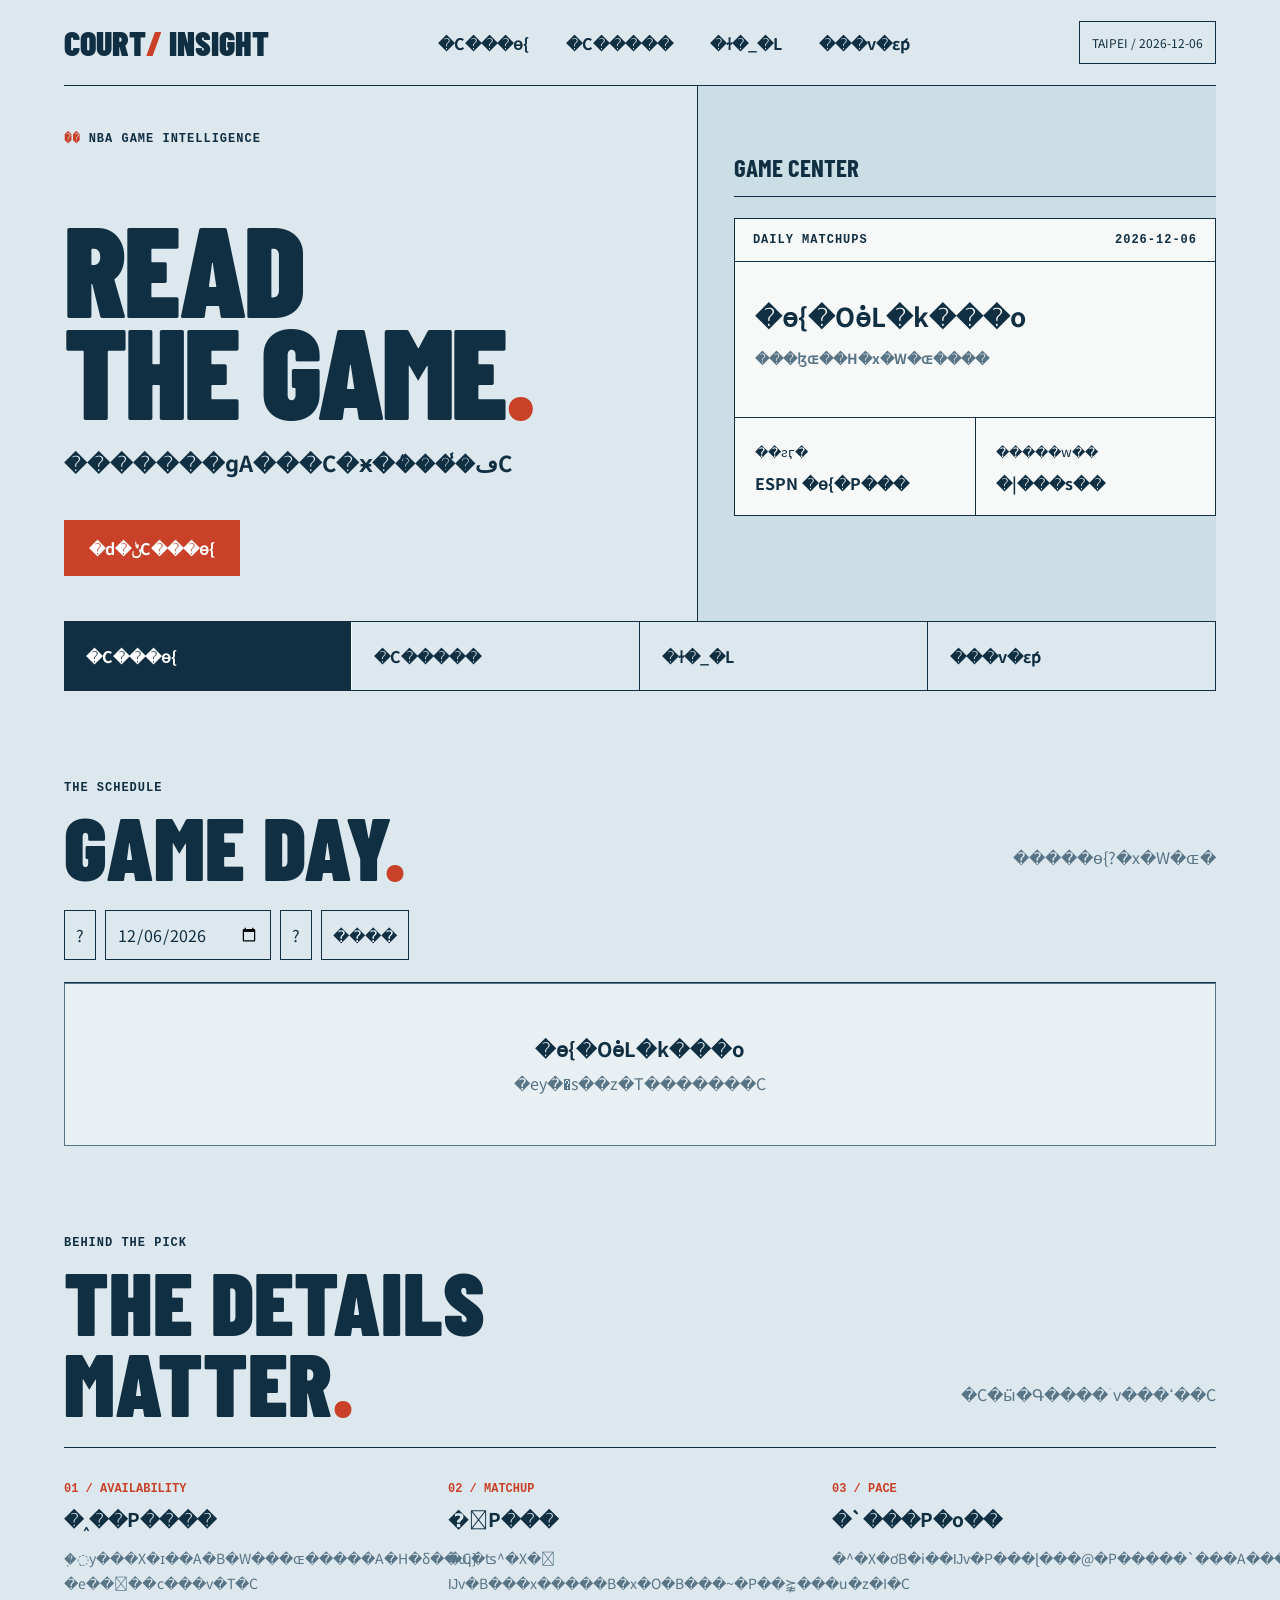
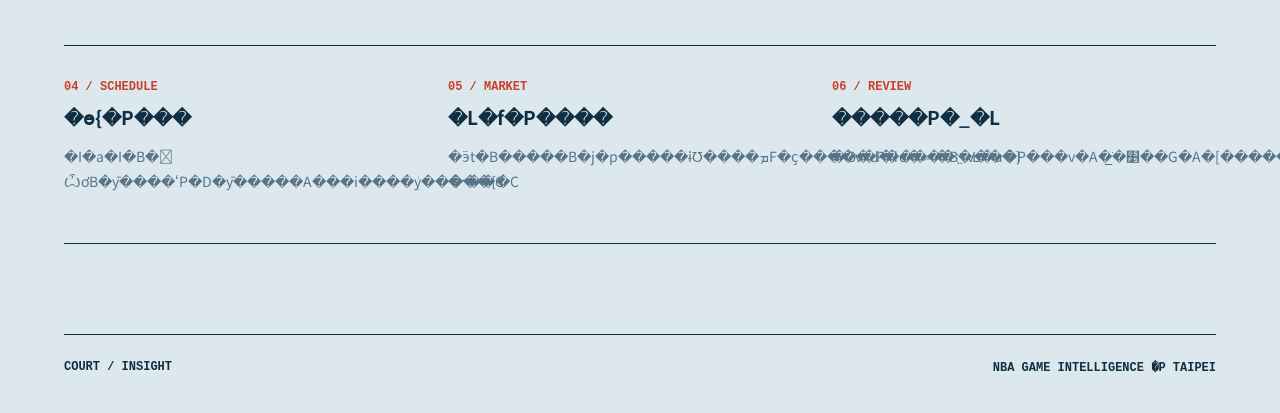
==== nba-court/index.html @ ca41d428 "Add NBA Court Insight website" ====
<!doctype html><html lang="zh-Hant"><meta charset="utf-8"><meta name="viewport" content="width=device-width,initial-scale=1"><title>COURT / INSIGHT</title><style>@import url('https://fonts.googleapis.com/css2?family=Barlow+Condensed:wght@700;900&family=Noto+Sans+TC:wght@400;700;900&display=swap');*{box-sizing:border-box}body{margin:0;background:#dce8ee;color:#102f43;font-family:'Noto Sans TC',sans-serif}.wrap{max-width:1500px;padding:0 5%;margin:auto}header{height:86px;display:flex;align-items:center;justify-content:space-between;border-bottom:1px solid;gap:20px}.brand{font:900 34px 'Barlow Condensed'}em{color:#c94128;font-style:normal}nav{display:flex;gap:25px}button,input{font:inherit;color:inherit;cursor:pointer}nav button{border:0;background:none;font-weight:700}.clock{border:1px solid;padding:12px;font-size:12px}.hero{display:grid;grid-template-columns:1.1fr .9fr;border-bottom:1px solid}.left{padding:45px 5% 45px 0;border-right:1px solid}.tiny{font:700 12px monospace;letter-spacing:1px}.hero h1{font:900 clamp(75px,10vw,150px)/.8 'Barlow Condensed';letter-spacing:-3px;margin:70px 0 25px}.hero p{font-size:22px;font-weight:700}.primary{background:#c94128;color:white;border:0;padding:16px 25px;font-weight:700;margin-top:20px}.right{background:#cbdde5;padding:45px 0 35px 7%}.right h2{font:700 25px 'Barlow Condensed';border-bottom:1px solid;padding-bottom:14px}.card{margin-top:20px;background:#f7f9f9;border:1px solid}.cardtop{padding:14px 18px;border-bottom:1px solid;display:flex;justify-content:space-between}.cardbody{padding:35px 20px}.cardbody strong{font-size:26px}.cardbody p{color:#587487;font-size:14px}.grid{display:grid;grid-template-columns:1fr 1fr;border-top:1px solid}.grid div{padding:20px}.grid div+div{border-left:1px solid}.grid b{display:block;margin-top:9px}.tabs{display:grid;grid-template-columns:repeat(4,1fr);border-bottom:1px solid}.tabs button{padding:22px;text-align:left;background:transparent;border:0;border-right:1px solid;font-weight:700}.tabs button.active{background:#102f43;color:white}.content{padding:90px 0}.heading{display:flex;justify-content:space-between;align-items:end;margin-bottom:25px}.heading h2{font:900 clamp(55px,7vw,95px)/.9 'Barlow Condensed';margin:10px 0 0}.heading p{color:#587487}.controls{display:flex;gap:9px}.controls button,.controls input{border:1px solid;background:transparent;padding:11px}.games{margin-top:22px;border-top:1px solid}.game{display:grid;grid-template-columns:145px 1fr 95px 1fr 100px;align-items:center;gap:12px;border-bottom:1px solid;padding:22px 10px}.team{display:flex;align-items:center;gap:10px;font-size:19px;font-weight:900}.team.away{justify-content:flex-end;text-align:right}.team img{width:42px;height:42px;object-fit:contain}.score{text-align:center;font:700 28px 'Barlow Condensed'}.status{text-align:right;font-size:13px}.empty{padding:50px;border:1px solid;background:#e8f0f3;text-align:center;color:#587487}.empty strong{display:block;color:#102f43;font-size:20px;margin-bottom:8px}.factors{display:grid;grid-template-columns:repeat(3,1fr);border-top:1px solid}.factor{padding:25px 30px 35px 0;border-bottom:1px solid}.factor small{color:#c94128;font:700 12px monospace}.factor h3{margin:8px 0;font-size:19px}.factor p{line-height:1.8;color:#587487;font-size:14px;max-width:350px}footer{border-top:1px solid;padding:25px 0 40px;font:700 12px monospace;display:flex;justify-content:space-between}[hidden]{display:none!important}@media(max-width:800px){header{height:auto;flex-wrap:wrap;padding:18px 0}nav{order:3;width:100%;overflow:auto;white-space:nowrap}.hero{grid-template-columns:1fr}.left{border-right:0;padding:35px 0}.hero h1{margin:50px 0 25px}.right{padding:25px}.tabs{grid-template-columns:1fr 1fr}.tabs button{border-bottom:1px solid}.content{padding:65px 0}.heading{display:block}.game{grid-template-columns:1fr 55px 1fr}.date,.status{grid-column:1/4}.status{text-align:left}.team{font-size:14px}.team img{width:28px;height:28px}.factors{grid-template-columns:1fr}}dialog{max-width:850px;width:calc(100% - 32px);max-height:85vh;border:1px solid #102f43;padding:28px;background:#eef4f6;color:#102f43}dialog::backdrop{background:#071d2ba8}.dialog-head{display:flex;justify-content:space-between;border-bottom:1px solid;padding-bottom:15px}.dialog-head button{border:0;background:none;font-size:20px}.detail-title{font-weight:900;font-size:24px;margin:25px 0 10px}.detail-note{font-size:14px;color:#587487}.detail-table{border-top:1px solid;margin-top:25px}.detail-row{display:grid;grid-template-columns:1fr 1fr 1fr;gap:12px;padding:12px;border-bottom:1px solid #a7bdc7}.detail-columns{display:grid;grid-template-columns:1fr 1fr;gap:30px}.recent-row{display:flex;justify-content:space-between;border-bottom:1px solid #bccdd5;padding:10px 0;font-size:14px}.detail-warning{padding:20px;background:#dce8ee;margin-top:25px;font-size:14px}.detail-warning a{color:#a53522}.detail-button{border:1px solid #102f43;background:transparent;padding:6px;margin-top:8px;font-size:12px}@media(max-width:600px){.detail-columns{grid-template-columns:1fr}.detail-title{font-size:19px}}</style><body><div class="wrap"><header><div class="brand">COURT<em>/</em> INSIGHT</div><nav><button data-view="games">�C���ɵ{</button><button data-view="parlay">�C�����</button><button data-view="review">�ɫ�_�L</button><button data-view="stats">���v�έp</button></nav><div class="clock">TAIPEI / <span id="today"></span></div></header><section class="hero"><div class="left"><div class="tiny"><em>��</em> NBA GAME INTELLIGENCE</div><h1>READ<br>THE GAME<em>.</em></h1><p>�������ɡA���C�ӿ�ܳ����̾ڡC</p><button class="primary" id="explore">�d�ݨC���ɵ{</button></div><div class="right"><h2>GAME CENTER</h2><div class="card"><div class="cardtop tiny"><span>DAILY MATCHUPS</span><span id="hero-date"></span></div><div class="cardbody"><strong id="hero-title">���b���J�ɵ{</strong><p>���ɮɶ��H�x�W�ɶ����</p></div><div class="grid"><div><small>��ƨӷ�</small><b>ESPN �ɵ{�P���</b></div><div><small>�����w��</small><b>�|���s��</b></div></div></div></div></section><div class="tabs"><button data-view="games" class="active">�C���ɵ{</button><button data-view="parlay">�C�����</button><button data-view="review">�ɫ�_�L</button><button data-view="stats">���v�έp</button></div><main class="content" id="main"><div class="heading"><div><div class="tiny" id="kicker">THE SCHEDULE</div><h2 id="title">GAME DAY<em>.</em></h2></div><p id="subtitle">�����ɵ{?�x�W�ɶ�</p></div><div id="games"><div class="controls"><button id="prev">?</button><input type="date" id="date" aria-label="��ܤ��"><button id="next">?</button><button id="now">����</button></div><div id="list" class="games"></div></div><div id="parlay" hidden><div class="empty"><strong>�|�L��������</strong>�����w����Ƴs����A��ܨC�@�����ﶵ�P�߲v�C</div></div><div id="review" hidden><div class="empty"><strong>�|�L�_�L����</strong>�O�d��l�w���P�̲׵��G��A�v���e�{����P�^�U�C</div></div><div id="stats" hidden><div class="empty"><strong>�|�L���v���</strong>�ֿn�w���⪺����������A��ܪ��k���{�P���v�շǡC</div></div></main><section class="content" style="padding-top:0"><div class="heading"><div><div class="tiny">BEHIND THE PICK</div><h2>THE DETAILS<br>MATTER<em>.</em></h2></div><p>�C�ӹ�Գ����ۤv���ߵ��C</p></div><div class="factors"><article class="factor"><small>01 / AVAILABILITY</small><h3>�˰��P����</h3><p>�֤߲y���X�ɪ��A�B�W���ɶ�����A�H�δ��ɰ}�e��𨾵��c���v�T�C</p></article><article class="factor"><small>02 / MATCHUP</small><h3>�𨾻P���</h3><p>�C�ʦ^�X�𨾮Ĳv�B���x�����B�x�O�B���~�P��⪺���u�z�I�C</p></article><article class="factor"><small>03 / PACE</small><h3>�`���P�o��</h3><p>�^�X�ơB�i��Ĳv�P���ɭ���@�P�����`���A���u�ݪ���j�����ơC</p></article><article class="factor"><small>04 / SCHEDULE</small><h3>�ɵ{�P���</h3><p>�I�a�I�B�𮧤ѼơB�ȳ����ʻP�D�ȳ�����A���i����ܲy�����{�C</p></article><article class="factor"><small>05 / MARKET</small><h3>�L�f�P����</h3><p>�ӭt�B�����B�j�p�����ɨƱ����ܡF�ҫ����v�P�����߲v���}�˵��C</p></article><article class="factor"><small>06 / REVIEW</small><h3>�����P�_�L</h3><p>�O�d�ɫe�ﶵ�B�L�u�P���v�A�ֹ�̲׵��G�A�[��������{�P�~�t�C</p></article></div></section><footer><span>COURT / INSIGHT</span><span>NBA GAME INTELLIGENCE �P TAIPEI</span></footer></div><script>
const $=s=>document.querySelector(s),tz='Asia/Taipei',iso=x=>new Intl.DateTimeFormat('en-CA',{timeZone:tz,year:'numeric',month:'2-digit',day:'2-digit'}).format(x);$('#date').value=iso(new Date());$('#today').textContent=iso(new Date());const esc=s=>String(s??'').replace(/[&<>\"']/g,c=>({'&':'&amp;','<':'&lt;','>':'&gt;','\"':'&quot;',"'":'&#39;'}[c]));function shift(n){let a=$('#date').value.split('-').map(Number),x=new Date(Date.UTC(a[0],a[1]-1,a[2]+n,12));$('#date').value=x.toISOString().slice(0,10);load()}$('#prev').onclick=()=>shift(-1);$('#next').onclick=()=>shift(1);$('#now').onclick=()=>{$('#date').value=iso(new Date());load()};$('#date').onchange=load;const views={games:['THE SCHEDULE','GAME DAY','�����ɵ{?�x�W�ɶ�'],parlay:['THE SELECTIONS','PARLAYS','�C�����'],review:['THE REVIEW','GAME REVIEW','�v������?�ɫ�_�L'],stats:['THE RECORD','THE NUMBERS','���v�έp?�����l��']};function view(v){document.querySelectorAll('[data-view]').forEach(x=>x.classList.toggle('active',x.dataset.view===v));Object.keys(views).forEach(x=>$('#'+x).hidden=x!==v);$('#kicker').textContent=views[v][0];$('#title').innerHTML=views[v][1]+'<em>.</em>';$('#subtitle').textContent=views[v][2]}
</script><script>
document.querySelectorAll('[data-view]').forEach(x=>x.onclick=()=>{view(x.dataset.view);$('#main').scrollIntoView({behavior:'smooth'})});$('#explore').onclick=()=>{view('games');$('#main').scrollIntoView({behavior:'smooth'})};
async function load(){let day=$('#date').value;$('#list').innerHTML='<div class="empty">���b���J�ɵ{�K</div>';$('#hero-date').textContent=day;try{let x=new Date(day+'T12:00:00Z'),before=new Date(x.getTime()-864e5),after=new Date(x.getTime()+864e5),fmt=t=>t.toISOString().slice(0,10).replaceAll('-','');let res=await fetch('https://site.api.espn.com/apis/site/v2/sports/basketball/nba/scoreboard?dates='+fmt(before)+'-'+fmt(after)+'&limit=100');if(!res.ok)throw Error();let data=await res.json(),ev=(data.events||[]).filter(e=>iso(new Date(e.date))===day).sort((a,b)=>new Date(a.date)-new Date(b.date));$('#hero-title').textContent=ev.length?ev.length+' �� NBA �ɨ�':'����L�ɨ�';if(!ev.length){$('#list').innerHTML='<div class="empty"><strong>����S���ɨ�</strong>�i��������d�ݨ�L�ɵ{�C</div>';return}$('#list').innerHTML=ev.map(e=>{let c=e.competitions[0],h=c.competitors.find(t=>t.homeAway==='home'),a=c.competitors.find(t=>t.homeAway==='away'),state=e.status.type.state,tm=new Intl.DateTimeFormat('zh-TW',{timeZone:tz,hour:'2-digit',minute:'2-digit',hour12:false}).format(new Date(e.date)),score=state==='pre'?'VS':esc(a.score)+' : '+esc(h.score),st=state==='post'?'�w����':state==='in'?'�i�椤':'���}��';return '<div class="game"><div class="date">'+esc(day)+'<br>'+tm+'</div><div class="team away"><span>'+esc(a.team.displayName)+'</span><img src="'+esc(a.team.logo)+'" alt=""></div><div class="score">'+score+'</div><div class="team"><img src="'+esc(h.team.logo)+'" alt=""><span>'+esc(h.team.displayName)+'</span></div><div class="status">'+st+'<br><button class="detail-button" data-game-id="'+esc(e.id)+'">���ɸԱ�</button></div></div>'}).join('')}catch(e){$('#hero-title').textContent='�ɵ{�ȮɵL�k���o';$('#list').innerHTML='<div class="empty"><strong>�ɵ{�ȮɵL�k���o</strong>�еy�᭫�s��z�Τ�������C</div>'}}load();
</script><script>/* All calculations use only completed games before the selected tip-off. */
const nbaBase = 'https://site.api.espn.com/apis/site/v2/sports/basketball/nba';
const scheduleCache = new Map();
async function teamHistory(id, tip) {
  const season = new Date(tip).getUTCFullYear() + (new Date(tip).getUTCMonth() >= 6 ? 1 : 0);
  const key = id + ':' + season;
  if (!scheduleCache.has(key)) {
    const response = await fetch(nbaBase + '/teams/' + encodeURIComponent(id) + '/schedule?season=' + season);
    if (!response.ok) throw new Error('team schedule unavailable');
    const json = await response.json();
    scheduleCache.set(key, json.events || []);
  }
  return scheduleCache.get(key).filter(e => {
    const c = e.competitions && e.competitions[0];
    return c && c.status && c.status.type && c.status.type.completed && new Date(e.date) < new Date(tip);
  }).sort((a,b)=>new Date(b.date)-new Date(a.date));
}
function summarizeHistory(events, id) {
  const rows = events.slice(0,10).map(e => {
    const c=e.competitions[0], me=c.competitors.find(x=>String(x.team.id)===String(id));
    const op=c.competitors.find(x=>String(x.team.id)!==String(id));
    const score=x=>Number(typeof x.score==='object'?x.score.value:x.score);
    return me && op ? {date:e.date, opponent:op.team.displayName, pf:score(me),pa:score(op),home:me.homeAway==='home'} : null;
  }).filter(x=>x&&Number.isFinite(x.pf)&&Number.isFinite(x.pa));
  const mean=k=>rows.length ? rows.reduce((n,r)=>n+r[k],0)/rows.length : null;
  return {rows, wins:rows.filter(x=>x.pf>x.pa).length,pf:mean('pf'),pa:mean('pa')};
}
function safeText(v){return String(v??'').replace(/[&<>"']/g,c=>({'&':'&amp;','<':'&lt;','>':'&gt;','"':'&quot;',"'":'&#39;'}[c]));}
function showAnalysis(message) {
  let dialog=document.querySelector('#analysis-dialog');
  if(!dialog){dialog=document.createElement('dialog');dialog.id='analysis-dialog';dialog.innerHTML='<div class="dialog-head"><strong>���ɸԱ�</strong><button id="analysis-close" aria-label="����">?</button></div><div id="analysis-body"></div>';document.body.appendChild(dialog);dialog.querySelector('#analysis-close').onclick=()=>dialog.close();dialog.addEventListener('click',e=>{if(e.target===dialog)dialog.close()})}
  dialog.querySelector('#analysis-body').innerHTML=message;
  if(!dialog.open)dialog.showModal();
}
async function inspectGame(id) {
  showAnalysis('<p>���b���o�y����ơK</p>');
  try {
    const r=await fetch(nbaBase+'/summary?event='+encodeURIComponent(id));if(!r.ok)throw Error();
    const data=await r.json(), c=data.header.competitions[0];
    const h=c.competitors.find(x=>x.homeAway==='home'),a=c.competitors.find(x=>x.homeAway==='away'),tip=c.date||data.header.competitions[0].date;
    const histories=await Promise.all([teamHistory(a.team.id,tip),teamHistory(h.team.id,tip)]);
    const ah=summarizeHistory(histories[0],a.team.id),hh=summarizeHistory(histories[1],h.team.id);
    const row=(label,one,two)=>'<div class="detail-row"><span>'+safeText(label)+'</span><b>'+safeText(one)+'</b><b>'+safeText(two)+'</b></div>';
    const fmt=n=>n==null?'�X':n.toFixed(1);
    const rest=hist=>hist.length?Math.max(0,Math.floor((new Date(tip)-new Date(hist[0].date))/86400000))+' ��':'�X';
    const recent=hist=>hist.rows.map(x=>'<div class="recent-row"><span>'+safeText(new Intl.DateTimeFormat('zh-TW',{timeZone:'Asia/Taipei',month:'2-digit',day:'2-digit'}).format(new Date(x.date)))+'�@'+safeText(x.opponent)+'</span><b>'+x.pf+' : '+x.pa+'</b></div>').join('')||'<p>��Ƥ���</p>';
    const injuryLink='https://official.nba.com/nba-injury-report-2026-27-season/';
    let html='<div class="detail-title">'+safeText(a.team.displayName)+' <em>VS</em> '+safeText(h.team.displayName)+'</div><p class="detail-note">�H�U�ƾڥu�ĥζ}�ɫe�w���������ɡA�̦h�� 10 ���C</p>';
    html+='<div class="detail-table">'+row('�y��','�ȶ�','�D��')+row('��p�ӳ�',ah.wins+' / '+ah.rows.length,hh.wins+' / '+hh.rows.length)+row('�����o��',fmt(ah.pf),fmt(hh.pf))+row('��������',fmt(ah.pa),fmt(hh.pa))+row('�Z�W��',rest(histories[0]),rest(histories[1]))+'</div>';
    html+='<div class="detail-columns"><section><h3>�ȶ�����ɪG</h3>'+recent(ah)+'</section><section><h3>�D������ɪG</h3>'+recent(hh)+'</section></div>';
    html+='<div class="detail-warning"><b>�ɫe�ܼ�</b><p>�˰��B�����B�L�f�P�߲v�|�������۰ʮֹ�F��p�ƾڤ��N���Ӳv�A��Ƥ����ɤ����ͱ��ˡC</p><a href="'+injuryLink+'" target="_blank" rel="noopener noreferrer">NBA �x��˧L���i</a></div>';
    showAnalysis(html);
  } catch(e) {showAnalysis('<div class="empty"><strong>���ɸԱ��ȮɵL�k���o</strong>��ƨӷ��i��ȮɵL�k�s�u�A�еy�᭫�աC</div>')}
}
document.addEventListener('click',e=>{
  const button=e.target.closest('[data-game-id]');
  if(button)inspectGame(button.dataset.gameId);
});
</script></body></html>
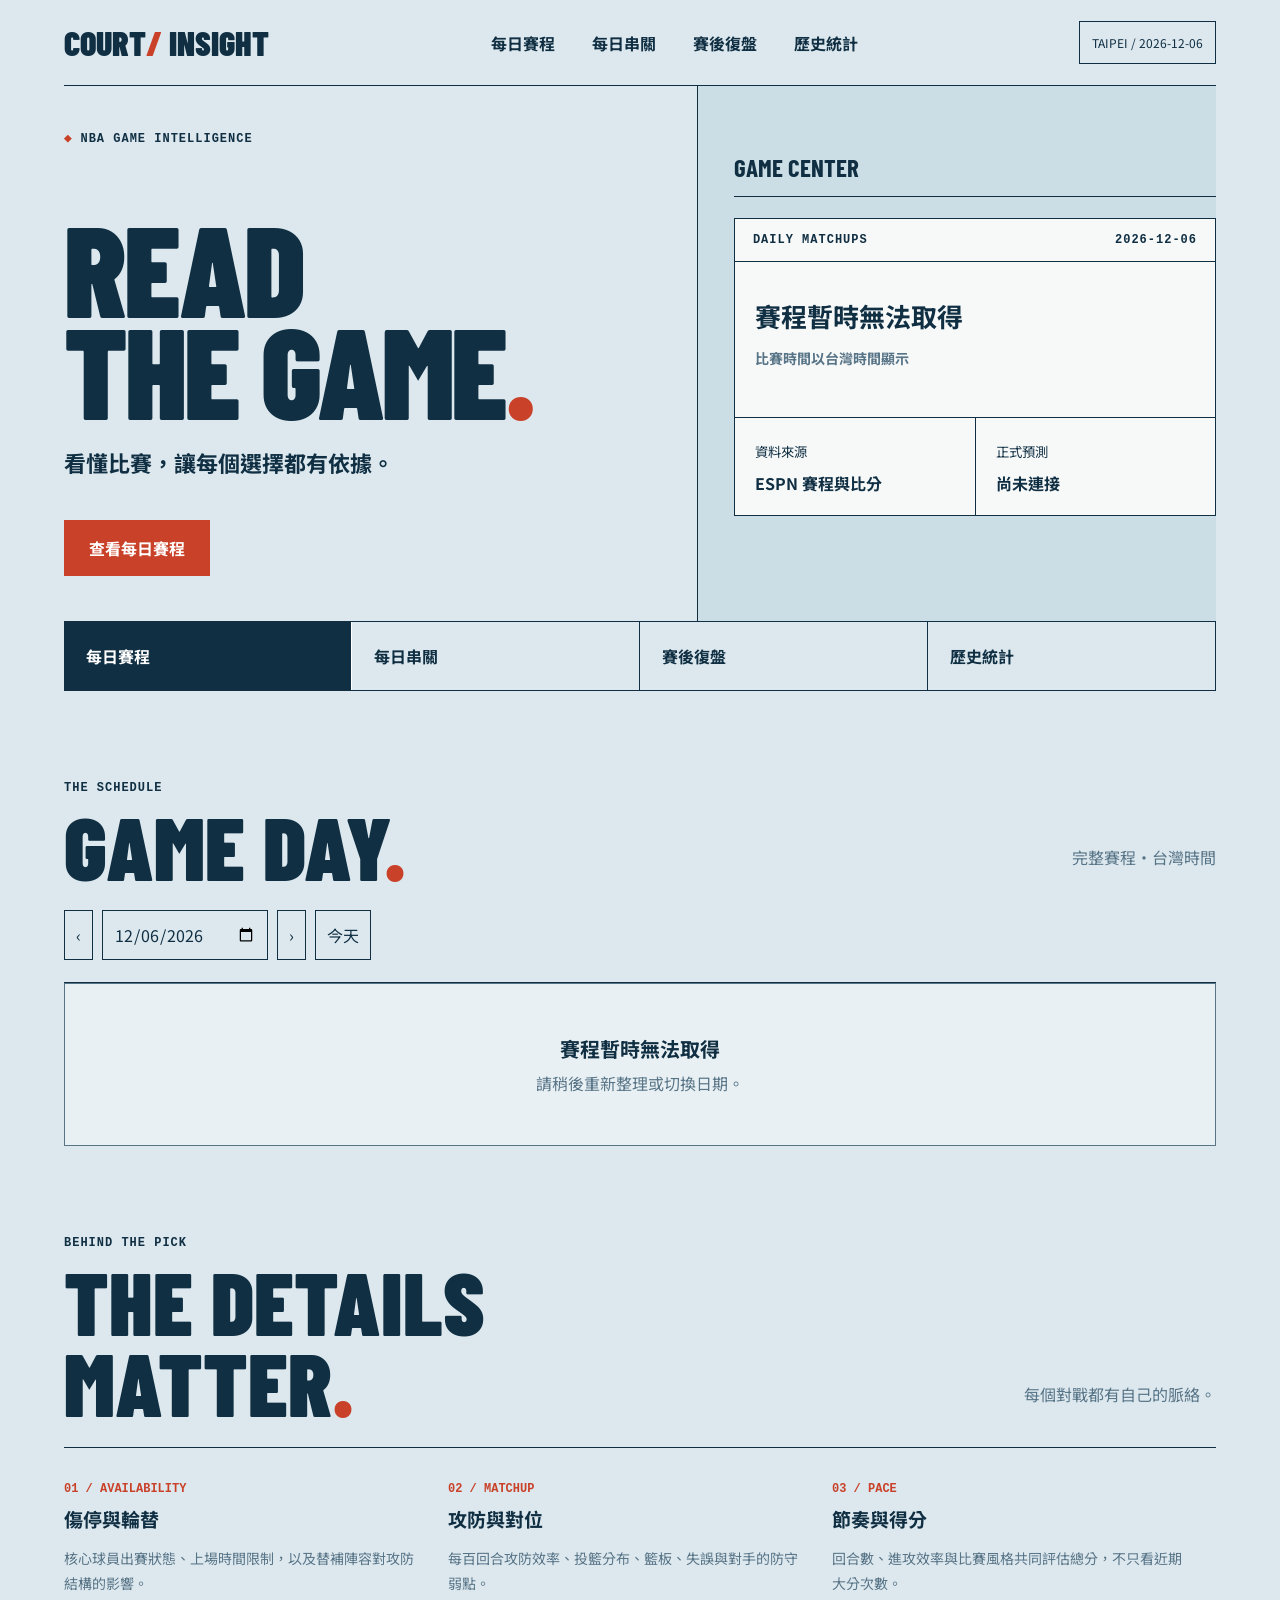
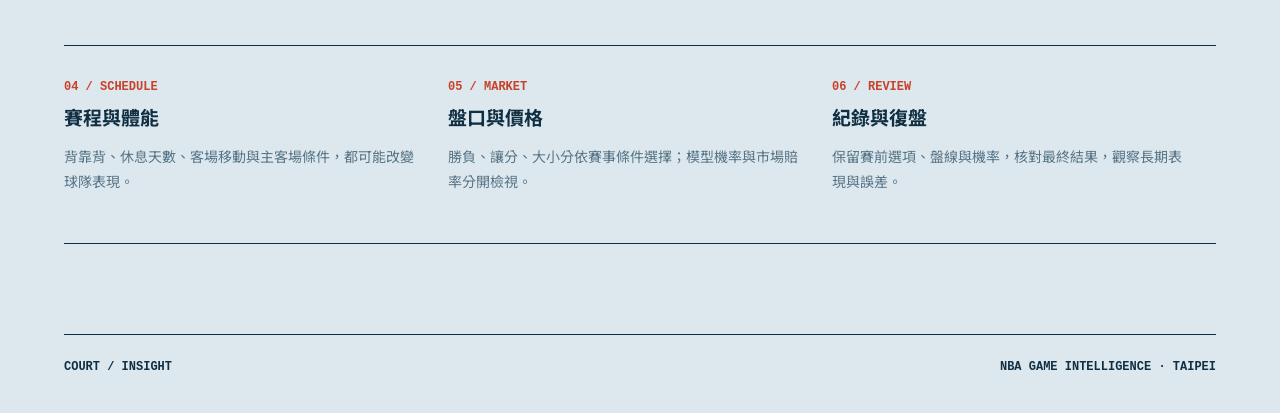
==== commit d4e06eac: "Fix UTF-8 text encoding" ====
--- a/nba-court/index.html
+++ b/nba-court/index.html
@@ -1,8 +1,8 @@
-<!doctype html><html lang="zh-Hant"><meta charset="utf-8"><meta name="viewport" content="width=device-width,initial-scale=1"><title>COURT / INSIGHT</title><style>@import url('https://fonts.googleapis.com/css2?family=Barlow+Condensed:wght@700;900&family=Noto+Sans+TC:wght@400;700;900&display=swap');*{box-sizing:border-box}body{margin:0;background:#dce8ee;color:#102f43;font-family:'Noto Sans TC',sans-serif}.wrap{max-width:1500px;padding:0 5%;margin:auto}header{height:86px;display:flex;align-items:center;justify-content:space-between;border-bottom:1px solid;gap:20px}.brand{font:900 34px 'Barlow Condensed'}em{color:#c94128;font-style:normal}nav{display:flex;gap:25px}button,input{font:inherit;color:inherit;cursor:pointer}nav button{border:0;background:none;font-weight:700}.clock{border:1px solid;padding:12px;font-size:12px}.hero{display:grid;grid-template-columns:1.1fr .9fr;border-bottom:1px solid}.left{padding:45px 5% 45px 0;border-right:1px solid}.tiny{font:700 12px monospace;letter-spacing:1px}.hero h1{font:900 clamp(75px,10vw,150px)/.8 'Barlow Condensed';letter-spacing:-3px;margin:70px 0 25px}.hero p{font-size:22px;font-weight:700}.primary{background:#c94128;color:white;border:0;padding:16px 25px;font-weight:700;margin-top:20px}.right{background:#cbdde5;padding:45px 0 35px 7%}.right h2{font:700 25px 'Barlow Condensed';border-bottom:1px solid;padding-bottom:14px}.card{margin-top:20px;background:#f7f9f9;border:1px solid}.cardtop{padding:14px 18px;border-bottom:1px solid;display:flex;justify-content:space-between}.cardbody{padding:35px 20px}.cardbody strong{font-size:26px}.cardbody p{color:#587487;font-size:14px}.grid{display:grid;grid-template-columns:1fr 1fr;border-top:1px solid}.grid div{padding:20px}.grid div+div{border-left:1px solid}.grid b{display:block;margin-top:9px}.tabs{display:grid;grid-template-columns:repeat(4,1fr);border-bottom:1px solid}.tabs button{padding:22px;text-align:left;background:transparent;border:0;border-right:1px solid;font-weight:700}.tabs button.active{background:#102f43;color:white}.content{padding:90px 0}.heading{display:flex;justify-content:space-between;align-items:end;margin-bottom:25px}.heading h2{font:900 clamp(55px,7vw,95px)/.9 'Barlow Condensed';margin:10px 0 0}.heading p{color:#587487}.controls{display:flex;gap:9px}.controls button,.controls input{border:1px solid;background:transparent;padding:11px}.games{margin-top:22px;border-top:1px solid}.game{display:grid;grid-template-columns:145px 1fr 95px 1fr 100px;align-items:center;gap:12px;border-bottom:1px solid;padding:22px 10px}.team{display:flex;align-items:center;gap:10px;font-size:19px;font-weight:900}.team.away{justify-content:flex-end;text-align:right}.team img{width:42px;height:42px;object-fit:contain}.score{text-align:center;font:700 28px 'Barlow Condensed'}.status{text-align:right;font-size:13px}.empty{padding:50px;border:1px solid;background:#e8f0f3;text-align:center;color:#587487}.empty strong{display:block;color:#102f43;font-size:20px;margin-bottom:8px}.factors{display:grid;grid-template-columns:repeat(3,1fr);border-top:1px solid}.factor{padding:25px 30px 35px 0;border-bottom:1px solid}.factor small{color:#c94128;font:700 12px monospace}.factor h3{margin:8px 0;font-size:19px}.factor p{line-height:1.8;color:#587487;font-size:14px;max-width:350px}footer{border-top:1px solid;padding:25px 0 40px;font:700 12px monospace;display:flex;justify-content:space-between}[hidden]{display:none!important}@media(max-width:800px){header{height:auto;flex-wrap:wrap;padding:18px 0}nav{order:3;width:100%;overflow:auto;white-space:nowrap}.hero{grid-template-columns:1fr}.left{border-right:0;padding:35px 0}.hero h1{margin:50px 0 25px}.right{padding:25px}.tabs{grid-template-columns:1fr 1fr}.tabs button{border-bottom:1px solid}.content{padding:65px 0}.heading{display:block}.game{grid-template-columns:1fr 55px 1fr}.date,.status{grid-column:1/4}.status{text-align:left}.team{font-size:14px}.team img{width:28px;height:28px}.factors{grid-template-columns:1fr}}dialog{max-width:850px;width:calc(100% - 32px);max-height:85vh;border:1px solid #102f43;padding:28px;background:#eef4f6;color:#102f43}dialog::backdrop{background:#071d2ba8}.dialog-head{display:flex;justify-content:space-between;border-bottom:1px solid;padding-bottom:15px}.dialog-head button{border:0;background:none;font-size:20px}.detail-title{font-weight:900;font-size:24px;margin:25px 0 10px}.detail-note{font-size:14px;color:#587487}.detail-table{border-top:1px solid;margin-top:25px}.detail-row{display:grid;grid-template-columns:1fr 1fr 1fr;gap:12px;padding:12px;border-bottom:1px solid #a7bdc7}.detail-columns{display:grid;grid-template-columns:1fr 1fr;gap:30px}.recent-row{display:flex;justify-content:space-between;border-bottom:1px solid #bccdd5;padding:10px 0;font-size:14px}.detail-warning{padding:20px;background:#dce8ee;margin-top:25px;font-size:14px}.detail-warning a{color:#a53522}.detail-button{border:1px solid #102f43;background:transparent;padding:6px;margin-top:8px;font-size:12px}@media(max-width:600px){.detail-columns{grid-template-columns:1fr}.detail-title{font-size:19px}}</style><body><div class="wrap"><header><div class="brand">COURT<em>/</em> INSIGHT</div><nav><button data-view="games">�C���ɵ{</button><button data-view="parlay">�C�����</button><button data-view="review">�ɫ�_�L</button><button data-view="stats">���v�έp</button></nav><div class="clock">TAIPEI / <span id="today"></span></div></header><section class="hero"><div class="left"><div class="tiny"><em>��</em> NBA GAME INTELLIGENCE</div><h1>READ<br>THE GAME<em>.</em></h1><p>�������ɡA���C�ӿ�ܳ����̾ڡC</p><button class="primary" id="explore">�d�ݨC���ɵ{</button></div><div class="right"><h2>GAME CENTER</h2><div class="card"><div class="cardtop tiny"><span>DAILY MATCHUPS</span><span id="hero-date"></span></div><div class="cardbody"><strong id="hero-title">���b���J�ɵ{</strong><p>���ɮɶ��H�x�W�ɶ����</p></div><div class="grid"><div><small>��ƨӷ�</small><b>ESPN �ɵ{�P���</b></div><div><small>�����w��</small><b>�|���s��</b></div></div></div></div></section><div class="tabs"><button data-view="games" class="active">�C���ɵ{</button><button data-view="parlay">�C�����</button><button data-view="review">�ɫ�_�L</button><button data-view="stats">���v�έp</button></div><main class="content" id="main"><div class="heading"><div><div class="tiny" id="kicker">THE SCHEDULE</div><h2 id="title">GAME DAY<em>.</em></h2></div><p id="subtitle">�����ɵ{?�x�W�ɶ�</p></div><div id="games"><div class="controls"><button id="prev">?</button><input type="date" id="date" aria-label="��ܤ��"><button id="next">?</button><button id="now">����</button></div><div id="list" class="games"></div></div><div id="parlay" hidden><div class="empty"><strong>�|�L��������</strong>�����w����Ƴs����A��ܨC�@�����ﶵ�P�߲v�C</div></div><div id="review" hidden><div class="empty"><strong>�|�L�_�L����</strong>�O�d��l�w���P�̲׵��G��A�v���e�{����P�^�U�C</div></div><div id="stats" hidden><div class="empty"><strong>�|�L���v���</strong>�ֿn�w���⪺����������A��ܪ��k���{�P���v�շǡC</div></div></main><section class="content" style="padding-top:0"><div class="heading"><div><div class="tiny">BEHIND THE PICK</div><h2>THE DETAILS<br>MATTER<em>.</em></h2></div><p>�C�ӹ�Գ����ۤv���ߵ��C</p></div><div class="factors"><article class="factor"><small>01 / AVAILABILITY</small><h3>�˰��P����</h3><p>�֤߲y���X�ɪ��A�B�W���ɶ�����A�H�δ��ɰ}�e��𨾵��c���v�T�C</p></article><article class="factor"><small>02 / MATCHUP</small><h3>�𨾻P���</h3><p>�C�ʦ^�X�𨾮Ĳv�B���x�����B�x�O�B���~�P��⪺���u�z�I�C</p></article><article class="factor"><small>03 / PACE</small><h3>�`���P�o��</h3><p>�^�X�ơB�i��Ĳv�P���ɭ���@�P�����`���A���u�ݪ���j�����ơC</p></article><article class="factor"><small>04 / SCHEDULE</small><h3>�ɵ{�P���</h3><p>�I�a�I�B�𮧤ѼơB�ȳ����ʻP�D�ȳ�����A���i����ܲy�����{�C</p></article><article class="factor"><small>05 / MARKET</small><h3>�L�f�P����</h3><p>�ӭt�B�����B�j�p�����ɨƱ����ܡF�ҫ����v�P�����߲v���}�˵��C</p></article><article class="factor"><small>06 / REVIEW</small><h3>�����P�_�L</h3><p>�O�d�ɫe�ﶵ�B�L�u�P���v�A�ֹ�̲׵��G�A�[��������{�P�~�t�C</p></article></div></section><footer><span>COURT / INSIGHT</span><span>NBA GAME INTELLIGENCE �P TAIPEI</span></footer></div><script>
-const $=s=>document.querySelector(s),tz='Asia/Taipei',iso=x=>new Intl.DateTimeFormat('en-CA',{timeZone:tz,year:'numeric',month:'2-digit',day:'2-digit'}).format(x);$('#date').value=iso(new Date());$('#today').textContent=iso(new Date());const esc=s=>String(s??'').replace(/[&<>\"']/g,c=>({'&':'&amp;','<':'&lt;','>':'&gt;','\"':'&quot;',"'":'&#39;'}[c]));function shift(n){let a=$('#date').value.split('-').map(Number),x=new Date(Date.UTC(a[0],a[1]-1,a[2]+n,12));$('#date').value=x.toISOString().slice(0,10);load()}$('#prev').onclick=()=>shift(-1);$('#next').onclick=()=>shift(1);$('#now').onclick=()=>{$('#date').value=iso(new Date());load()};$('#date').onchange=load;const views={games:['THE SCHEDULE','GAME DAY','�����ɵ{?�x�W�ɶ�'],parlay:['THE SELECTIONS','PARLAYS','�C�����'],review:['THE REVIEW','GAME REVIEW','�v������?�ɫ�_�L'],stats:['THE RECORD','THE NUMBERS','���v�έp?�����l��']};function view(v){document.querySelectorAll('[data-view]').forEach(x=>x.classList.toggle('active',x.dataset.view===v));Object.keys(views).forEach(x=>$('#'+x).hidden=x!==v);$('#kicker').textContent=views[v][0];$('#title').innerHTML=views[v][1]+'<em>.</em>';$('#subtitle').textContent=views[v][2]}
+<!doctype html><html lang="zh-Hant"><meta charset="utf-8"><meta name="viewport" content="width=device-width,initial-scale=1"><title>COURT / INSIGHT</title><style>@import url('https://fonts.googleapis.com/css2?family=Barlow+Condensed:wght@700;900&family=Noto+Sans+TC:wght@400;700;900&display=swap');*{box-sizing:border-box}body{margin:0;background:#dce8ee;color:#102f43;font-family:'Noto Sans TC',sans-serif}.wrap{max-width:1500px;padding:0 5%;margin:auto}header{height:86px;display:flex;align-items:center;justify-content:space-between;border-bottom:1px solid;gap:20px}.brand{font:900 34px 'Barlow Condensed'}em{color:#c94128;font-style:normal}nav{display:flex;gap:25px}button,input{font:inherit;color:inherit;cursor:pointer}nav button{border:0;background:none;font-weight:700}.clock{border:1px solid;padding:12px;font-size:12px}.hero{display:grid;grid-template-columns:1.1fr .9fr;border-bottom:1px solid}.left{padding:45px 5% 45px 0;border-right:1px solid}.tiny{font:700 12px monospace;letter-spacing:1px}.hero h1{font:900 clamp(75px,10vw,150px)/.8 'Barlow Condensed';letter-spacing:-3px;margin:70px 0 25px}.hero p{font-size:22px;font-weight:700}.primary{background:#c94128;color:white;border:0;padding:16px 25px;font-weight:700;margin-top:20px}.right{background:#cbdde5;padding:45px 0 35px 7%}.right h2{font:700 25px 'Barlow Condensed';border-bottom:1px solid;padding-bottom:14px}.card{margin-top:20px;background:#f7f9f9;border:1px solid}.cardtop{padding:14px 18px;border-bottom:1px solid;display:flex;justify-content:space-between}.cardbody{padding:35px 20px}.cardbody strong{font-size:26px}.cardbody p{color:#587487;font-size:14px}.grid{display:grid;grid-template-columns:1fr 1fr;border-top:1px solid}.grid div{padding:20px}.grid div+div{border-left:1px solid}.grid b{display:block;margin-top:9px}.tabs{display:grid;grid-template-columns:repeat(4,1fr);border-bottom:1px solid}.tabs button{padding:22px;text-align:left;background:transparent;border:0;border-right:1px solid;font-weight:700}.tabs button.active{background:#102f43;color:white}.content{padding:90px 0}.heading{display:flex;justify-content:space-between;align-items:end;margin-bottom:25px}.heading h2{font:900 clamp(55px,7vw,95px)/.9 'Barlow Condensed';margin:10px 0 0}.heading p{color:#587487}.controls{display:flex;gap:9px}.controls button,.controls input{border:1px solid;background:transparent;padding:11px}.games{margin-top:22px;border-top:1px solid}.game{display:grid;grid-template-columns:145px 1fr 95px 1fr 100px;align-items:center;gap:12px;border-bottom:1px solid;padding:22px 10px}.team{display:flex;align-items:center;gap:10px;font-size:19px;font-weight:900}.team.away{justify-content:flex-end;text-align:right}.team img{width:42px;height:42px;object-fit:contain}.score{text-align:center;font:700 28px 'Barlow Condensed'}.status{text-align:right;font-size:13px}.empty{padding:50px;border:1px solid;background:#e8f0f3;text-align:center;color:#587487}.empty strong{display:block;color:#102f43;font-size:20px;margin-bottom:8px}.factors{display:grid;grid-template-columns:repeat(3,1fr);border-top:1px solid}.factor{padding:25px 30px 35px 0;border-bottom:1px solid}.factor small{color:#c94128;font:700 12px monospace}.factor h3{margin:8px 0;font-size:19px}.factor p{line-height:1.8;color:#587487;font-size:14px;max-width:350px}footer{border-top:1px solid;padding:25px 0 40px;font:700 12px monospace;display:flex;justify-content:space-between}[hidden]{display:none!important}@media(max-width:800px){header{height:auto;flex-wrap:wrap;padding:18px 0}nav{order:3;width:100%;overflow:auto;white-space:nowrap}.hero{grid-template-columns:1fr}.left{border-right:0;padding:35px 0}.hero h1{margin:50px 0 25px}.right{padding:25px}.tabs{grid-template-columns:1fr 1fr}.tabs button{border-bottom:1px solid}.content{padding:65px 0}.heading{display:block}.game{grid-template-columns:1fr 55px 1fr}.date,.status{grid-column:1/4}.status{text-align:left}.team{font-size:14px}.team img{width:28px;height:28px}.factors{grid-template-columns:1fr}}dialog{max-width:850px;width:calc(100% - 32px);max-height:85vh;border:1px solid #102f43;padding:28px;background:#eef4f6;color:#102f43}dialog::backdrop{background:#071d2ba8}.dialog-head{display:flex;justify-content:space-between;border-bottom:1px solid;padding-bottom:15px}.dialog-head button{border:0;background:none;font-size:20px}.detail-title{font-weight:900;font-size:24px;margin:25px 0 10px}.detail-note{font-size:14px;color:#587487}.detail-table{border-top:1px solid;margin-top:25px}.detail-row{display:grid;grid-template-columns:1fr 1fr 1fr;gap:12px;padding:12px;border-bottom:1px solid #a7bdc7}.detail-columns{display:grid;grid-template-columns:1fr 1fr;gap:30px}.recent-row{display:flex;justify-content:space-between;border-bottom:1px solid #bccdd5;padding:10px 0;font-size:14px}.detail-warning{padding:20px;background:#dce8ee;margin-top:25px;font-size:14px}.detail-warning a{color:#a53522}.detail-button{border:1px solid #102f43;background:transparent;padding:6px;margin-top:8px;font-size:12px}@media(max-width:600px){.detail-columns{grid-template-columns:1fr}.detail-title{font-size:19px}}</style><body><div class="wrap"><header><div class="brand">COURT<em>/</em> INSIGHT</div><nav><button data-view="games">每日賽程</button><button data-view="parlay">每日串關</button><button data-view="review">賽後復盤</button><button data-view="stats">歷史統計</button></nav><div class="clock">TAIPEI / <span id="today"></span></div></header><section class="hero"><div class="left"><div class="tiny"><em>◆</em> NBA GAME INTELLIGENCE</div><h1>READ<br>THE GAME<em>.</em></h1><p>看懂比賽，讓每個選擇都有依據。</p><button class="primary" id="explore">查看每日賽程</button></div><div class="right"><h2>GAME CENTER</h2><div class="card"><div class="cardtop tiny"><span>DAILY MATCHUPS</span><span id="hero-date"></span></div><div class="cardbody"><strong id="hero-title">正在載入賽程</strong><p>比賽時間以台灣時間顯示</p></div><div class="grid"><div><small>資料來源</small><b>ESPN 賽程與比分</b></div><div><small>正式預測</small><b>尚未連接</b></div></div></div></div></section><div class="tabs"><button data-view="games" class="active">每日賽程</button><button data-view="parlay">每日串關</button><button data-view="review">賽後復盤</button><button data-view="stats">歷史統計</button></div><main class="content" id="main"><div class="heading"><div><div class="tiny" id="kicker">THE SCHEDULE</div><h2 id="title">GAME DAY<em>.</em></h2></div><p id="subtitle">完整賽程・台灣時間</p></div><div id="games"><div class="controls"><button id="prev">‹</button><input type="date" id="date" aria-label="選擇日期"><button id="next">›</button><button id="now">今天</button></div><div id="list" class="games"></div></div><div id="parlay" hidden><div class="empty"><strong>尚無正式串關</strong>正式預測資料連接後，顯示每一關的選項與賠率。</div></div><div id="review" hidden><div class="empty"><strong>尚無復盤紀錄</strong>保留原始預測與最終結果後，逐關呈現結算與回顧。</div></div><div id="stats" hidden><div class="empty"><strong>尚無歷史資料</strong>累積已結算的正式紀錄後，顯示玩法表現與機率校準。</div></div></main><section class="content" style="padding-top:0"><div class="heading"><div><div class="tiny">BEHIND THE PICK</div><h2>THE DETAILS<br>MATTER<em>.</em></h2></div><p>每個對戰都有自己的脈絡。</p></div><div class="factors"><article class="factor"><small>01 / AVAILABILITY</small><h3>傷停與輪替</h3><p>核心球員出賽狀態、上場時間限制，以及替補陣容對攻防結構的影響。</p></article><article class="factor"><small>02 / MATCHUP</small><h3>攻防與對位</h3><p>每百回合攻防效率、投籃分布、籃板、失誤與對手的防守弱點。</p></article><article class="factor"><small>03 / PACE</small><h3>節奏與得分</h3><p>回合數、進攻效率與比賽風格共同評估總分，不只看近期大分次數。</p></article><article class="factor"><small>04 / SCHEDULE</small><h3>賽程與體能</h3><p>背靠背、休息天數、客場移動與主客場條件，都可能改變球隊表現。</p></article><article class="factor"><small>05 / MARKET</small><h3>盤口與價格</h3><p>勝負、讓分、大小分依賽事條件選擇；模型機率與市場賠率分開檢視。</p></article><article class="factor"><small>06 / REVIEW</small><h3>紀錄與復盤</h3><p>保留賽前選項、盤線與機率，核對最終結果，觀察長期表現與誤差。</p></article></div></section><footer><span>COURT / INSIGHT</span><span>NBA GAME INTELLIGENCE · TAIPEI</span></footer></div><script>
+const $=s=>document.querySelector(s),tz='Asia/Taipei',iso=x=>new Intl.DateTimeFormat('en-CA',{timeZone:tz,year:'numeric',month:'2-digit',day:'2-digit'}).format(x);$('#date').value=iso(new Date());$('#today').textContent=iso(new Date());const esc=s=>String(s??'').replace(/[&<>\"']/g,c=>({'&':'&amp;','<':'&lt;','>':'&gt;','\"':'&quot;',"'":'&#39;'}[c]));function shift(n){let a=$('#date').value.split('-').map(Number),x=new Date(Date.UTC(a[0],a[1]-1,a[2]+n,12));$('#date').value=x.toISOString().slice(0,10);load()}$('#prev').onclick=()=>shift(-1);$('#next').onclick=()=>shift(1);$('#now').onclick=()=>{$('#date').value=iso(new Date());load()};$('#date').onchange=load;const views={games:['THE SCHEDULE','GAME DAY','完整賽程・台灣時間'],parlay:['THE SELECTIONS','PARLAYS','每日串關'],review:['THE REVIEW','GAME REVIEW','逐關紀錄・賽後復盤'],stats:['THE RECORD','THE NUMBERS','歷史統計・長期追蹤']};function view(v){document.querySelectorAll('[data-view]').forEach(x=>x.classList.toggle('active',x.dataset.view===v));Object.keys(views).forEach(x=>$('#'+x).hidden=x!==v);$('#kicker').textContent=views[v][0];$('#title').innerHTML=views[v][1]+'<em>.</em>';$('#subtitle').textContent=views[v][2]}
 </script><script>
 document.querySelectorAll('[data-view]').forEach(x=>x.onclick=()=>{view(x.dataset.view);$('#main').scrollIntoView({behavior:'smooth'})});$('#explore').onclick=()=>{view('games');$('#main').scrollIntoView({behavior:'smooth'})};
-async function load(){let day=$('#date').value;$('#list').innerHTML='<div class="empty">���b���J�ɵ{�K</div>';$('#hero-date').textContent=day;try{let x=new Date(day+'T12:00:00Z'),before=new Date(x.getTime()-864e5),after=new Date(x.getTime()+864e5),fmt=t=>t.toISOString().slice(0,10).replaceAll('-','');let res=await fetch('https://site.api.espn.com/apis/site/v2/sports/basketball/nba/scoreboard?dates='+fmt(before)+'-'+fmt(after)+'&limit=100');if(!res.ok)throw Error();let data=await res.json(),ev=(data.events||[]).filter(e=>iso(new Date(e.date))===day).sort((a,b)=>new Date(a.date)-new Date(b.date));$('#hero-title').textContent=ev.length?ev.length+' �� NBA �ɨ�':'����L�ɨ�';if(!ev.length){$('#list').innerHTML='<div class="empty"><strong>����S���ɨ�</strong>�i��������d�ݨ�L�ɵ{�C</div>';return}$('#list').innerHTML=ev.map(e=>{let c=e.competitions[0],h=c.competitors.find(t=>t.homeAway==='home'),a=c.competitors.find(t=>t.homeAway==='away'),state=e.status.type.state,tm=new Intl.DateTimeFormat('zh-TW',{timeZone:tz,hour:'2-digit',minute:'2-digit',hour12:false}).format(new Date(e.date)),score=state==='pre'?'VS':esc(a.score)+' : '+esc(h.score),st=state==='post'?'�w����':state==='in'?'�i�椤':'���}��';return '<div class="game"><div class="date">'+esc(day)+'<br>'+tm+'</div><div class="team away"><span>'+esc(a.team.displayName)+'</span><img src="'+esc(a.team.logo)+'" alt=""></div><div class="score">'+score+'</div><div class="team"><img src="'+esc(h.team.logo)+'" alt=""><span>'+esc(h.team.displayName)+'</span></div><div class="status">'+st+'<br><button class="detail-button" data-game-id="'+esc(e.id)+'">���ɸԱ�</button></div></div>'}).join('')}catch(e){$('#hero-title').textContent='�ɵ{�ȮɵL�k���o';$('#list').innerHTML='<div class="empty"><strong>�ɵ{�ȮɵL�k���o</strong>�еy�᭫�s��z�Τ�������C</div>'}}load();
+async function load(){let day=$('#date').value;$('#list').innerHTML='<div class="empty">正在載入賽程…</div>';$('#hero-date').textContent=day;try{let x=new Date(day+'T12:00:00Z'),before=new Date(x.getTime()-864e5),after=new Date(x.getTime()+864e5),fmt=t=>t.toISOString().slice(0,10).replaceAll('-','');let res=await fetch('https://site.api.espn.com/apis/site/v2/sports/basketball/nba/scoreboard?dates='+fmt(before)+'-'+fmt(after)+'&limit=100');if(!res.ok)throw Error();let data=await res.json(),ev=(data.events||[]).filter(e=>iso(new Date(e.date))===day).sort((a,b)=>new Date(a.date)-new Date(b.date));$('#hero-title').textContent=ev.length?ev.length+' 場 NBA 賽事':'當日無賽事';if(!ev.length){$('#list').innerHTML='<div class="empty"><strong>當日沒有賽事</strong>可切換日期查看其他賽程。</div>';return}$('#list').innerHTML=ev.map(e=>{let c=e.competitions[0],h=c.competitors.find(t=>t.homeAway==='home'),a=c.competitors.find(t=>t.homeAway==='away'),state=e.status.type.state,tm=new Intl.DateTimeFormat('zh-TW',{timeZone:tz,hour:'2-digit',minute:'2-digit',hour12:false}).format(new Date(e.date)),score=state==='pre'?'VS':esc(a.score)+' : '+esc(h.score),st=state==='post'?'已結束':state==='in'?'進行中':'未開賽';return '<div class="game"><div class="date">'+esc(day)+'<br>'+tm+'</div><div class="team away"><span>'+esc(a.team.displayName)+'</span><img src="'+esc(a.team.logo)+'" alt=""></div><div class="score">'+score+'</div><div class="team"><img src="'+esc(h.team.logo)+'" alt=""><span>'+esc(h.team.displayName)+'</span></div><div class="status">'+st+'<br><button class="detail-button" data-game-id="'+esc(e.id)+'">比賽詳情</button></div></div>'}).join('')}catch(e){$('#hero-title').textContent='賽程暫時無法取得';$('#list').innerHTML='<div class="empty"><strong>賽程暫時無法取得</strong>請稍後重新整理或切換日期。</div>'}}load();
 </script><script>/* All calculations use only completed games before the selected tip-off. */
 const nbaBase = 'https://site.api.espn.com/apis/site/v2/sports/basketball/nba';
 const scheduleCache = new Map();
@@ -33,12 +33,12 @@
 function safeText(v){return String(v??'').replace(/[&<>"']/g,c=>({'&':'&amp;','<':'&lt;','>':'&gt;','"':'&quot;',"'":'&#39;'}[c]));}
 function showAnalysis(message) {
   let dialog=document.querySelector('#analysis-dialog');
-  if(!dialog){dialog=document.createElement('dialog');dialog.id='analysis-dialog';dialog.innerHTML='<div class="dialog-head"><strong>���ɸԱ�</strong><button id="analysis-close" aria-label="����">?</button></div><div id="analysis-body"></div>';document.body.appendChild(dialog);dialog.querySelector('#analysis-close').onclick=()=>dialog.close();dialog.addEventListener('click',e=>{if(e.target===dialog)dialog.close()})}
+  if(!dialog){dialog=document.createElement('dialog');dialog.id='analysis-dialog';dialog.innerHTML='<div class="dialog-head"><strong>比賽詳情</strong><button id="analysis-close" aria-label="關閉">✕</button></div><div id="analysis-body"></div>';document.body.appendChild(dialog);dialog.querySelector('#analysis-close').onclick=()=>dialog.close();dialog.addEventListener('click',e=>{if(e.target===dialog)dialog.close()})}
   dialog.querySelector('#analysis-body').innerHTML=message;
   if(!dialog.open)dialog.showModal();
 }
 async function inspectGame(id) {
-  showAnalysis('<p>���b���o�y����ơK</p>');
+  showAnalysis('<p>正在取得球隊資料…</p>');
   try {
     const r=await fetch(nbaBase+'/summary?event='+encodeURIComponent(id));if(!r.ok)throw Error();
     const data=await r.json(), c=data.header.competitions[0];
@@ -46,16 +46,16 @@
     const histories=await Promise.all([teamHistory(a.team.id,tip),teamHistory(h.team.id,tip)]);
     const ah=summarizeHistory(histories[0],a.team.id),hh=summarizeHistory(histories[1],h.team.id);
     const row=(label,one,two)=>'<div class="detail-row"><span>'+safeText(label)+'</span><b>'+safeText(one)+'</b><b>'+safeText(two)+'</b></div>';
-    const fmt=n=>n==null?'�X':n.toFixed(1);
-    const rest=hist=>hist.length?Math.max(0,Math.floor((new Date(tip)-new Date(hist[0].date))/86400000))+' ��':'�X';
-    const recent=hist=>hist.rows.map(x=>'<div class="recent-row"><span>'+safeText(new Intl.DateTimeFormat('zh-TW',{timeZone:'Asia/Taipei',month:'2-digit',day:'2-digit'}).format(new Date(x.date)))+'�@'+safeText(x.opponent)+'</span><b>'+x.pf+' : '+x.pa+'</b></div>').join('')||'<p>��Ƥ���</p>';
+    const fmt=n=>n==null?'—':n.toFixed(1);
+    const rest=hist=>hist.length?Math.max(0,Math.floor((new Date(tip)-new Date(hist[0].date))/86400000))+' 天':'—';
+    const recent=hist=>hist.rows.map(x=>'<div class="recent-row"><span>'+safeText(new Intl.DateTimeFormat('zh-TW',{timeZone:'Asia/Taipei',month:'2-digit',day:'2-digit'}).format(new Date(x.date)))+'　'+safeText(x.opponent)+'</span><b>'+x.pf+' : '+x.pa+'</b></div>').join('')||'<p>資料不足</p>';
     const injuryLink='https://official.nba.com/nba-injury-report-2026-27-season/';
-    let html='<div class="detail-title">'+safeText(a.team.displayName)+' <em>VS</em> '+safeText(h.team.displayName)+'</div><p class="detail-note">�H�U�ƾڥu�ĥζ}�ɫe�w���������ɡA�̦h�� 10 ���C</p>';
-    html+='<div class="detail-table">'+row('�y��','�ȶ�','�D��')+row('��p�ӳ�',ah.wins+' / '+ah.rows.length,hh.wins+' / '+hh.rows.length)+row('�����o��',fmt(ah.pf),fmt(hh.pf))+row('��������',fmt(ah.pa),fmt(hh.pa))+row('�Z�W��',rest(histories[0]),rest(histories[1]))+'</div>';
-    html+='<div class="detail-columns"><section><h3>�ȶ�����ɪG</h3>'+recent(ah)+'</section><section><h3>�D������ɪG</h3>'+recent(hh)+'</section></div>';
-    html+='<div class="detail-warning"><b>�ɫe�ܼ�</b><p>�˰��B�����B�L�f�P�߲v�|�������۰ʮֹ�F��p�ƾڤ��N���Ӳv�A��Ƥ����ɤ����ͱ��ˡC</p><a href="'+injuryLink+'" target="_blank" rel="noopener noreferrer">NBA �x��˧L���i</a></div>';
+    let html='<div class="detail-title">'+safeText(a.team.displayName)+' <em>VS</em> '+safeText(h.team.displayName)+'</div><p class="detail-note">以下數據只採用開賽前已結束的比賽，最多近 10 場。</p>';
+    html+='<div class="detail-table">'+row('球隊','客隊','主隊')+row('近況勝場',ah.wins+' / '+ah.rows.length,hh.wins+' / '+hh.rows.length)+row('平均得分',fmt(ah.pf),fmt(hh.pf))+row('平均失分',fmt(ah.pa),fmt(hh.pa))+row('距上場',rest(histories[0]),rest(histories[1]))+'</div>';
+    html+='<div class="detail-columns"><section><h3>客隊近期賽果</h3>'+recent(ah)+'</section><section><h3>主隊近期賽果</h3>'+recent(hh)+'</section></div>';
+    html+='<div class="detail-warning"><b>賽前變數</b><p>傷停、輪替、盤口與賠率尚未完成自動核對；近況數據不代表勝率，資料不足時不產生推薦。</p><a href="'+injuryLink+'" target="_blank" rel="noopener noreferrer">NBA 官方傷兵報告</a></div>';
     showAnalysis(html);
-  } catch(e) {showAnalysis('<div class="empty"><strong>���ɸԱ��ȮɵL�k���o</strong>��ƨӷ��i��ȮɵL�k�s�u�A�еy�᭫�աC</div>')}
+  } catch(e) {showAnalysis('<div class="empty"><strong>比賽詳情暫時無法取得</strong>資料來源可能暫時無法連線，請稍後重試。</div>')}
 }
 document.addEventListener('click',e=>{
   const button=e.target.closest('[data-game-id]');
@@ -63,4 +63,3 @@
 });
 </script></body></html>
 
-
